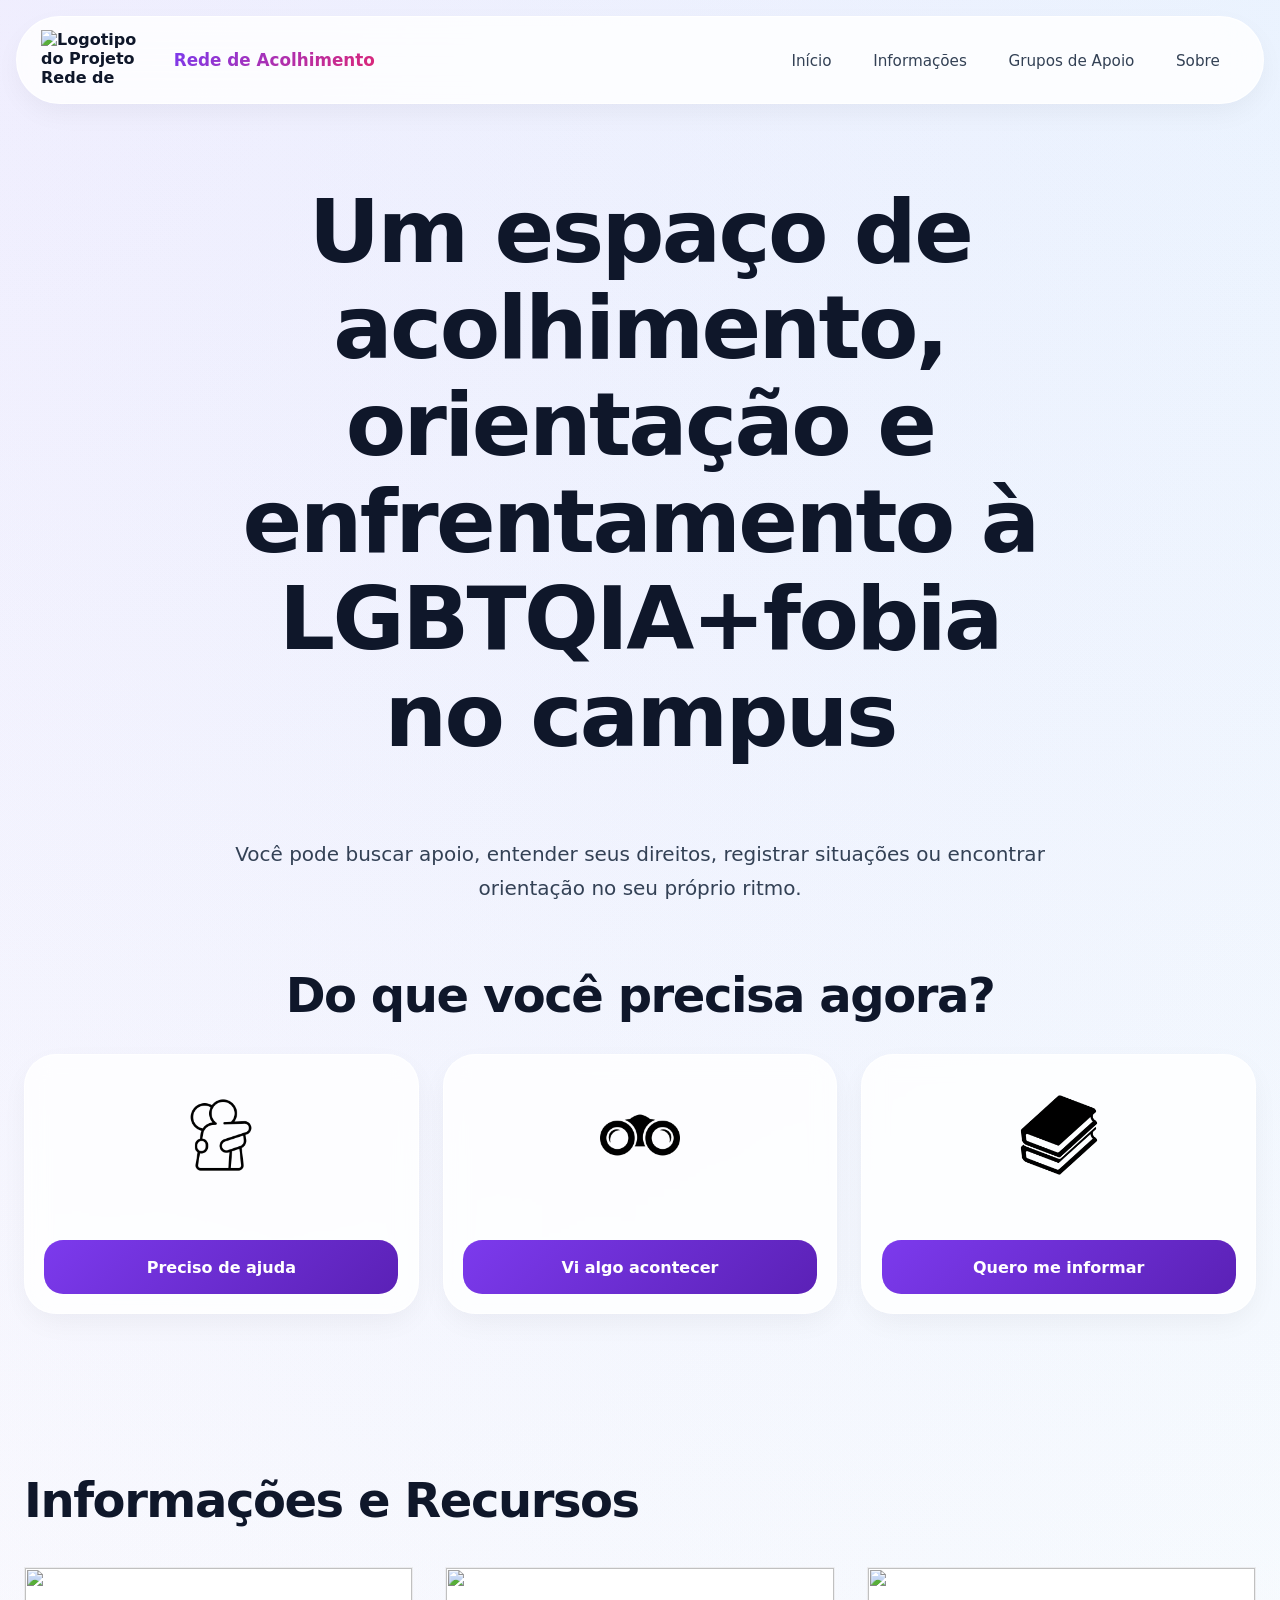
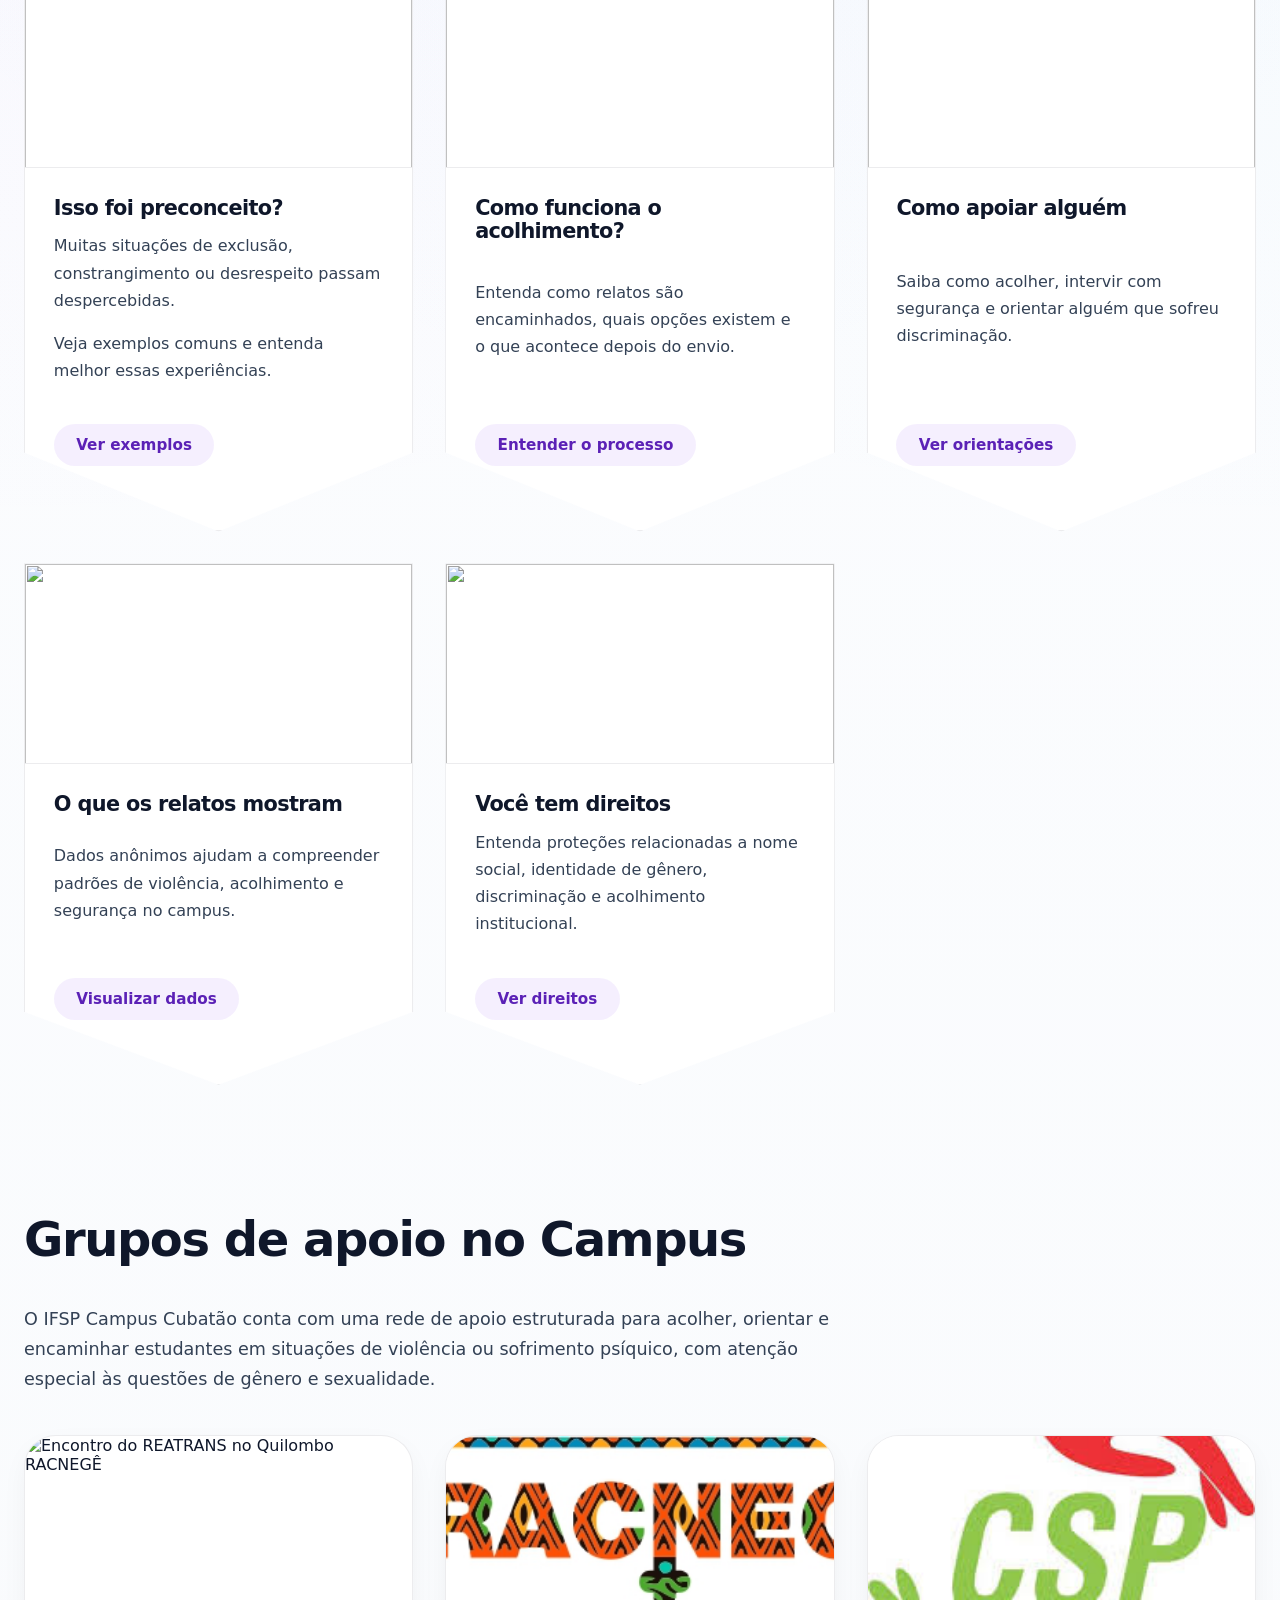
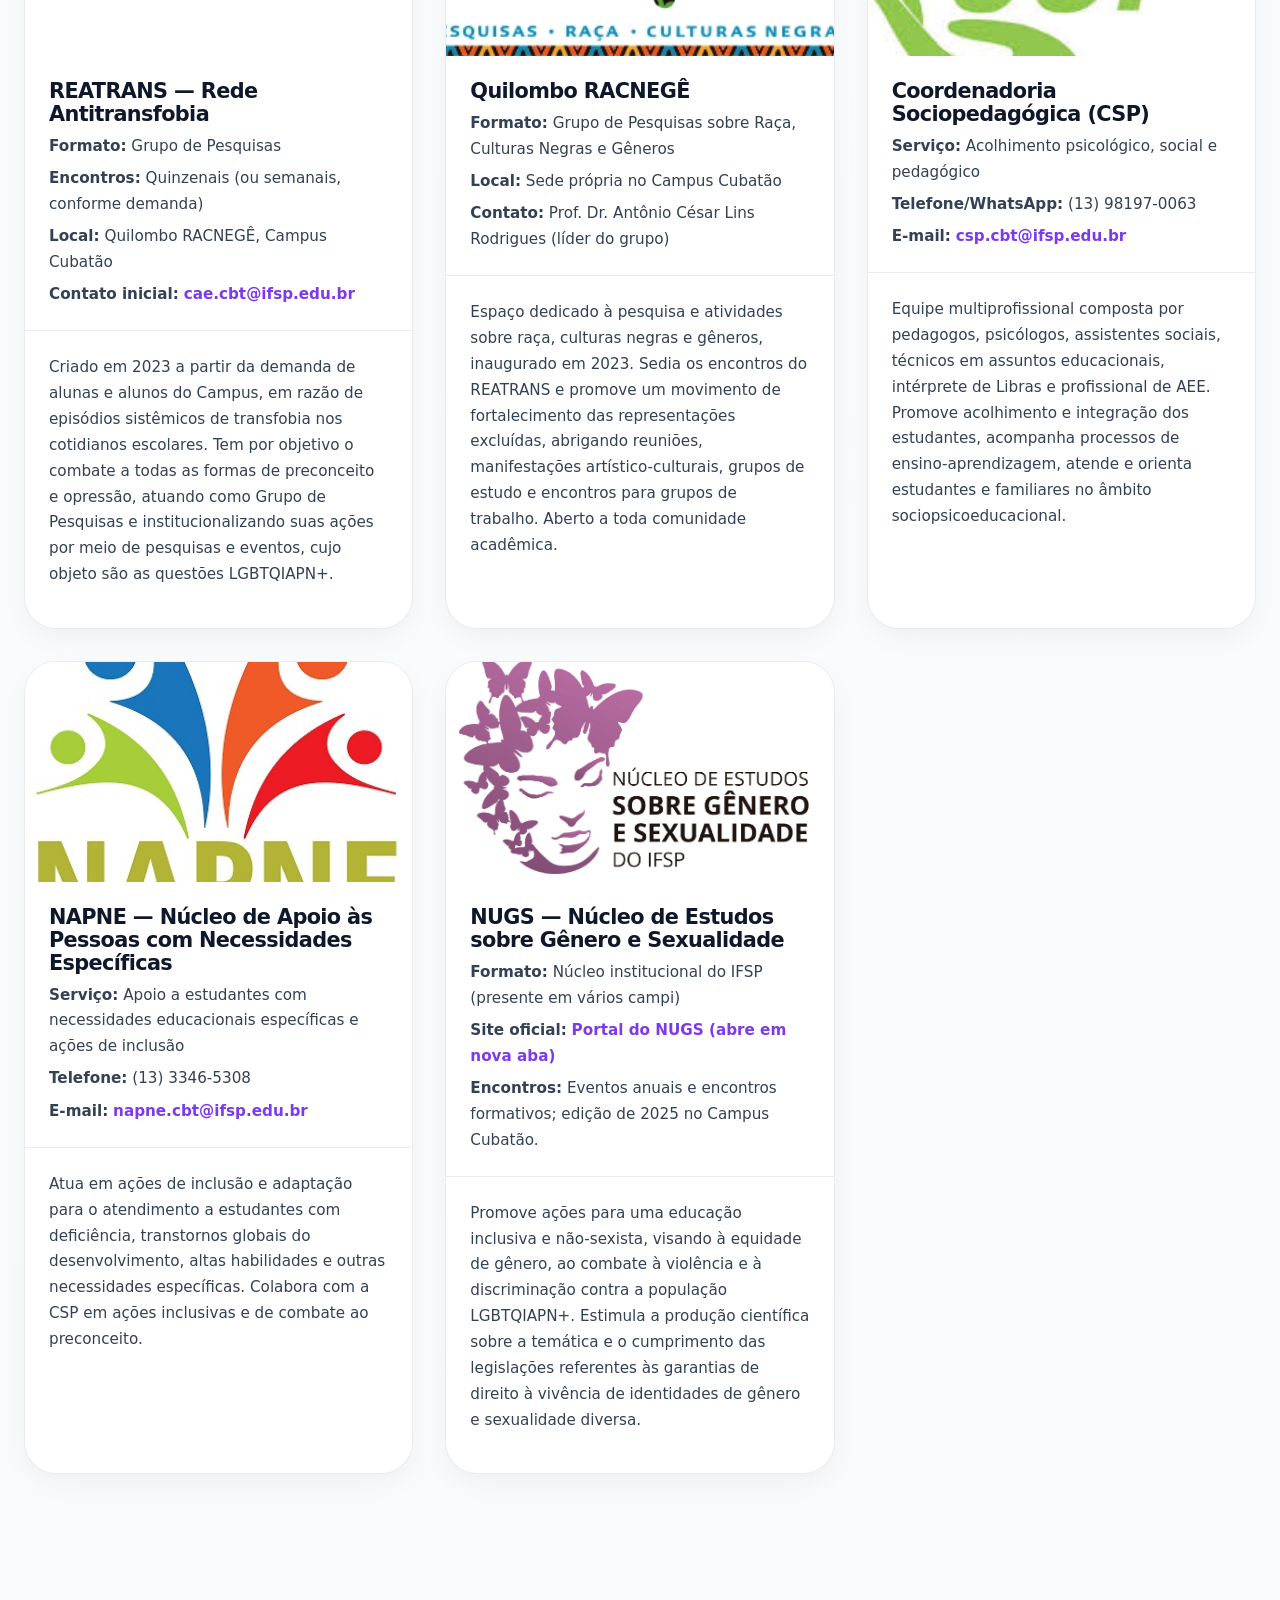
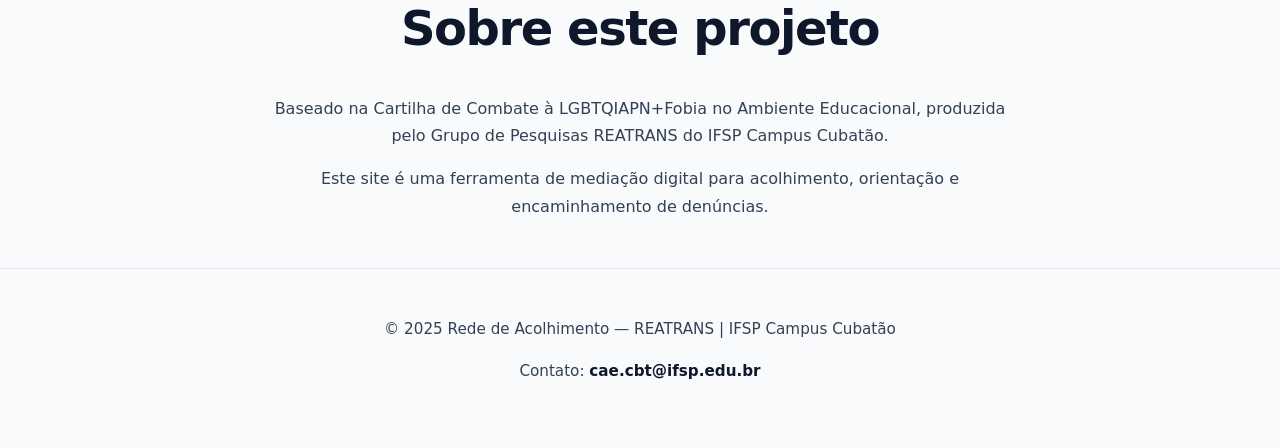
==== index.html @ 2d0114d2 "Primeira versão: wizard declarativo + página inicial" ====
<!DOCTYPE html>
<html lang="pt-BR">

<head>
    <meta charset="UTF-8">
    <meta name="viewport" content="width=device-width, initial-scale=1.0">
    <link rel="stylesheet" href="estilos/principal.css">
    <title>Rede de Acolhimento — REATRANS | IFSP Cubatão</title>
</head>

<body>
    <!-- Link "Pular para conteúdo principal" para usuários de teclado/leitores de tela -->
    <a href="#conteudo-principal" class="pular-navegacao">Pular para o conteúdo principal</a>

    <header>
        <div class="logomarca">
            <a href="/" aria-label="Página inicial da Rede de Acolhimento">
                <img src="logo.png" alt="Logotipo do Projeto Rede de Acolhimento" width="120" height="60">
                <span class="nome-site">Rede de Acolhimento</span>
            </a>
        </div>
        <nav aria-label="Menu principal">
            <ul>
                <li><a href="/">Início</a></li>
                <li><a href="#informacoes">Informações</a></li>
                <li><a href="#grupos">Grupos de Apoio</a></li>
                <li><a href="#sobre">Sobre</a></li>
            </ul>
        </nav>
    </header>

    <main id="conteudo-principal">

        <!-- Seção principal de ação -->
        <section id="acao" aria-labelledby="titulo-acao">
            <h1 id="titulo-acao">Um espaço de acolhimento, orientação e enfrentamento à LGBTQIA+fobia no campus</h1>
            <p class="subtitulo">Você pode buscar apoio, entender seus direitos, registrar situações ou encontrar orientação no seu próprio ritmo.</p>
            <h2 class="pergunta-acao">Do que você precisa agora?</h2>

            <div class="cards-acao">
                <div class="card-acao">
                    <img src="imagens/ajuda.png" alt="">
                    <a href="fluxos/apoio/" class="btn-caminho">Preciso de ajuda</a>
                </div>
                <div class="card-acao">
                    <img src="imagens/vi.png" alt="">
                    <a href="fluxo-testemunha.html" class="btn-caminho">Vi algo acontecer</a>
                </div>
                <div class="card-acao">
                    <img src="imagens/informar.png" alt="">
                    <a href="fluxo-entender.html" class="btn-caminho">Quero me informar</a>
                </div>
            </div>
        </section>

        <!-- Seção de informações (cards) -->
        <section id="informacoes" aria-labelledby="titulo-informacoes">
            <h2 id="titulo-informacoes">Informações e Recursos</h2>

            <div class="cards-info">
                <div class="card-info">
                    <img src="imagens/exemplos.png" alt="">
                    <div class="info-card">
                        <h3>Isso foi preconceito?</h3>
                        <p>Muitas situações de exclusão, constrangimento ou desrespeito passam despercebidas.</p>
                        <p>Veja exemplos comuns e entenda melhor essas experiências.</p>
                        <a href="exemplos.html" class="btn-link">Ver exemplos</a>
                    </div>
                </div>

                <div class="card-info">
                    <img src="imagens/processo.png" alt="">
                    <div class="info-card">
                        <h3>Como funciona o acolhimento?</h3>
                        <p>Entenda como relatos são encaminhados, quais opções existem e o que acontece depois do envio.</p>
                        <a href="processo.html" class="btn-link">Entender o processo</a>
                    </div>
                </div>

                <div class="card-info">
                    <img src="imagens/apoio.png" alt="">
                    <div class="info-card">
                        <h3>Como apoiar alguém</h3>
                        <p>Saiba como acolher, intervir com segurança e orientar alguém que sofreu discriminação.</p>
                        <a href="apoiar.html" class="btn-link">Ver orientações</a>
                    </div>
                </div>

                <div class="card-info">
                    <img src="imagens/dados.png" alt="">
                    <div class="info-card">
                        <h3>O que os relatos mostram</h3>
                        <p>Dados anônimos ajudam a compreender padrões de violência, acolhimento e segurança no campus.</p>
                        <a href="dados.html" class="btn-link">Visualizar dados</a>
                    </div>
                </div>

                <div class="card-info">
                    <img src="imagens/direitos.png" alt="">
                    <div class="info-card">
                        <h3>Você tem direitos</h3>
                        <p>Entenda proteções relacionadas a nome social, identidade de gênero, discriminação e acolhimento institucional.</p>
                        <a href="direitos.html" class="btn-link">Ver direitos</a>
                    </div>
                </div>
            </div>
        </section>

        <!-- Seção de grupos de apoio -->
        <section id="grupos" class="gruposApoio" aria-labelledby="grupos-titulo">
            <h2 id="grupos-titulo">Grupos de apoio no Campus</h2>
            <p class="descricao-secao">
                O IFSP Campus Cubatão conta com uma rede de apoio estruturada para acolher, orientar e encaminhar estudantes em situações de violência ou sofrimento psíquico, com atenção especial às questões de gênero e sexualidade.
            </p>

            <div class="grupos-grid">

                <!-- REATRANS -->
                <article class="grupo-card" aria-labelledby="reatrans-nome">
                    <div class="grupo-header">
                        <img src="imagens/reatrans.jpg" alt="Encontro do REATRANS no Quilombo RACNEGÊ">
                        <h3 id="reatrans-nome">REATRANS — Rede Antitransfobia</h3>
                    </div>
                    <div class="grupo-corpo">
                        <p><strong>Formato:</strong> Grupo de Pesquisas</p>
                        <p><strong>Encontros:</strong> Quinzenais (ou semanais, conforme demanda)</p>
                        <p><strong>Local:</strong> Quilombo RACNEGÊ, Campus Cubatão</p>
                        <p><strong>Contato inicial:</strong> <a href="mailto:cae.cbt@ifsp.edu.br">cae.cbt@ifsp.edu.br</a></p>
                    </div>
                    <div class="grupo-descricao">
                        <p>
                            Criado em 2023 a partir da demanda de alunas e alunos do Campus, em razão de episódios sistêmicos de transfobia nos cotidianos escolares. Tem por objetivo o combate a todas as formas de preconceito e opressão, atuando como Grupo de Pesquisas e institucionalizando suas ações por meio de pesquisas e eventos, cujo objeto são as questões LGBTQIAPN+.
                        </p>
                    </div>
                </article>

                <!-- Quilombo RACNEGÊ -->
                <article class="grupo-card" aria-labelledby="racnege-nome">
                    <div class="grupo-header">
                        <img src="imagens/racnege.jpg" alt="Fachada do Quilombo RACNEGÊ no campus">
                        <h3 id="racnege-nome">Quilombo RACNEGÊ</h3>
                    </div>
                    <div class="grupo-corpo">
                        <p><strong>Formato:</strong> Grupo de Pesquisas sobre Raça, Culturas Negras e Gêneros</p>
                        <p><strong>Local:</strong> Sede própria no Campus Cubatão</p>
                        <p><strong>Contato:</strong> Prof. Dr. Antônio César Lins Rodrigues (líder do grupo)</p>
                    </div>
                    <div class="grupo-descricao">
                        <p>
                            Espaço dedicado à pesquisa e atividades sobre raça, culturas negras e gêneros, inaugurado em 2023. Sedia os encontros do REATRANS e promove um movimento de fortalecimento das representações excluídas, abrigando reuniões, manifestações artístico-culturais, grupos de estudo e encontros para grupos de trabalho. Aberto a toda comunidade acadêmica.
                        </p>
                    </div>
                </article>

                <!-- CSP -->
                <article class="grupo-card" aria-labelledby="csp-nome">
                    <div class="grupo-header">
                        <img src="imagens/csp.jpg" alt="Equipe da CSP em atendimento">
                        <h3 id="csp-nome">Coordenadoria Sociopedagógica (CSP)</h3>
                    </div>
                    <div class="grupo-corpo">
                        <p><strong>Serviço:</strong> Acolhimento psicológico, social e pedagógico</p>
                        <p><strong>Telefone/WhatsApp:</strong> (13) 98197-0063</p>
                        <p><strong>E-mail:</strong> <a href="mailto:csp.cbt@ifsp.edu.br">csp.cbt@ifsp.edu.br</a></p>
                    </div>
                    <div class="grupo-descricao">
                        <p>
                            Equipe multiprofissional composta por pedagogos, psicólogos, assistentes sociais, técnicos em assuntos educacionais, intérprete de Libras e profissional de AEE. Promove acolhimento e integração dos estudantes, acompanha processos de ensino-aprendizagem, atende e orienta estudantes e familiares no âmbito sociopsicoeducacional.
                        </p>
                    </div>
                </article>

                <!-- NAPNE -->
                <article class="grupo-card" aria-labelledby="napne-nome">
                    <div class="grupo-header">
                        <img src="imagens/napne.jpg" alt="Logotipo do NAPNE">
                        <h3 id="napne-nome">NAPNE — Núcleo de Apoio às Pessoas com Necessidades Específicas</h3>
                    </div>
                    <div class="grupo-corpo">
                        <p><strong>Serviço:</strong> Apoio a estudantes com necessidades educacionais específicas e ações de inclusão</p>
                        <p><strong>Telefone:</strong> (13) 3346-5308</p>
                        <p><strong>E-mail:</strong> <a href="mailto:napne.cbt@ifsp.edu.br">napne.cbt@ifsp.edu.br</a></p>
                    </div>
                    <div class="grupo-descricao">
                        <p>
                            Atua em ações de inclusão e adaptação para o atendimento a estudantes com deficiência, transtornos globais do desenvolvimento, altas habilidades e outras necessidades específicas. Colabora com a CSP em ações inclusivas e de combate ao preconceito.
                        </p>
                    </div>
                </article>

                <!-- NUGS -->
                <article class="grupo-card" aria-labelledby="nugs-nome">
                    <div class="grupo-header">
                        <img src="imagens/nugs.jpg" alt="Encontro do NUGS em evento">
                        <h3 id="nugs-nome">NUGS — Núcleo de Estudos sobre Gênero e Sexualidade</h3>
                    </div>
                    <div class="grupo-corpo">
                        <p><strong>Formato:</strong> Núcleo institucional do IFSP (presente em vários campi)</p>
                        <p><strong>Site oficial:</strong> <a href="https://www.ifsp.edu.br/index.php/acoes-e-programas/106-reitoria/conselhos-e-nucleos/311-nugs-bemditaleessaaqui-png" target="_blank" rel="noopener noreferrer">Portal do NUGS<span class="sr-only"> (abre em nova aba)</span></a></p>
                        <p><strong>Encontros:</strong> Eventos anuais e encontros formativos; edição de 2025 no Campus Cubatão.</p>
                    </div>
                    <div class="grupo-descricao">
                        <p>
                            Promove ações para uma educação inclusiva e não-sexista, visando à equidade de gênero, ao combate à violência e à discriminação contra a população LGBTQIAPN+. Estimula a produção científica sobre a temática e o cumprimento das legislações referentes às garantias de direito à vivência de identidades de gênero e sexualidade diversa.
                        </p>
                    </div>
                </article>
            </div>
        </section>

        <!-- Seção Sobre -->
        <section id="sobre" aria-labelledby="sobre-titulo">
            <h2 id="sobre-titulo">Sobre este projeto</h2>
            <p>Baseado na Cartilha de Combate à LGBTQIAPN+Fobia no Ambiente Educacional, produzida pelo Grupo de Pesquisas REATRANS do IFSP Campus Cubatão.</p>
            <p>Este site é uma ferramenta de mediação digital para acolhimento, orientação e encaminhamento de denúncias.</p>
        </section>

    </main>

    <footer>
        <p>&copy; 2025 Rede de Acolhimento — REATRANS | IFSP Campus Cubatão</p>
        <p>Contato: <a href="mailto:cae.cbt@ifsp.edu.br">cae.cbt@ifsp.edu.br</a></p>
    </footer>

    <!-- Script do botão de saída rápida -->
    <script src="js/sair-rapido.js"></script>
</body>

</html>
---- estilos/principal.css ----
/* =========================================================
   REDE DE ACOLHIMENTO — VISUAL CONTEMPORÂNEO PREMIUM
   Referências:
   - Apple Human Interface (SF Pro / Inter)
   - Glassmorphism Funcional (focado em legibilidade)
   - Plataformas de Acolhimento
   - Identidade visual de alto contraste e acessibilidade
========================================================= */

/* =========================
   RESET E VARIÁVEIS
========================= */
*,
*::before,
*::after {
    box-sizing: border-box;
}

:root {
    /* Fundo geral da página */
    --bg: #f5f7fb;
    
    /* Superfícies */
    --surface-glass: rgba(255, 255, 255, 0.82); /* Para elementos flutuantes (header/hero) */
    --surface-solid: #ffffff; /* Fundo absoluto para cards de texto puro (Contraste WCAG) */

    /* Texto */
    --text: #0f172a;
    --text-soft: #334155; /* Escurecido para otimização de contraste absoluta */

    /* Cores Premium */
    --primary: #7c3aed;
    --primary-soft: #a78bfa;
    --primary-hover: #5b21b6; /* Roxo profundo para links e foco */
    
    /* Contraste de navegação por teclado */
    --focus-ring: #fb923c; 

    /* Interface e Sombras */
    --border-glass: rgba(255, 255, 255, 0.8);
    --border-subtle: rgba(15, 23, 42, 0.08);
    --shadow-base: 0 10px 30px -5px rgba(15, 23, 42, 0.06);
    --shadow-hover: 0 20px 40px -10px rgba(124, 58, 237, 0.15);

    --radius-md: 1.2rem;
    --radius-lg: 2rem;
    --container: 1280px;

    --transition: 300ms cubic-bezier(0.16, 1, 0.3, 1);

    --font: 'Inter', system-ui, -apple-system, BlinkMacSystemFont, sans-serif;
}

a:focus-visible,
button:focus-visible,
input:focus-visible,
select:focus-visible,
textarea:focus-visible {
    outline: 3px solid var(--focus-ring);
    outline-offset: 4px;
}

/* =========================
   BASE E ESTRUTURA
========================= */
html {
    scroll-behavior: smooth;
}

body {
    margin: 0;
    font-family: var(--font);
    color: var(--text);
    background:
        radial-gradient(circle at 0% 0%, rgba(168, 85, 247, 0.08), transparent 40%),
        radial-gradient(circle at 100% 0%, rgba(56, 189, 248, 0.08), transparent 40%),
        linear-gradient(180deg, #fcfdff 0%, #f8fafc 100%);
    min-height: 100vh;
    display: flex;
    flex-direction: column;
    -webkit-font-smoothing: antialiased;
    text-rendering: optimizeLegibility;
}

img {
    display: block;
    max-width: 100%;
    height: auto;
}

section {
    padding-inline: 1.5rem;
    scroll-margin-top: 120px; 
}

main {
    flex-grow: 1;
    overflow: hidden;
}

a {
    color: inherit;
    text-decoration: none;
}

h1, h2, h3 {
    margin-top: 0;
    letter-spacing: -0.03em;
    line-height: 1.1;
    font-weight: 700;
}

h1 {
    font-size: clamp(2.5rem, 7vw, 5.5rem);
    max-width: 14ch;
    margin-inline: auto;
}

h2 {
    font-size: clamp(1.8rem, 4vw, 3rem);
}

h3 {
    font-size: 1.3rem;
    color: var(--text);
}

p {
    line-height: 1.7;
    color: var(--text-soft);
    margin-top: 0;
    margin-bottom: 1rem;
}

/* =========================
   ACESSIBILIDADE (WCAG)
========================= */
.pular-navegacao {
    position: absolute;
    top: -100px;
    left: 1rem;
    background: var(--text);
    color: #ffffff;
    padding: 0.8rem 1.5rem;
    border-radius: var(--radius-md);
    font-weight: 600;
    z-index: 9999;
    transition: top 0.2s ease;
}

.pular-navegacao:focus {
    top: 1rem;
}

a:focus-visible,
button:focus-visible {
    outline: 3px solid var(--focus-ring);
    outline-offset: 4px;
}

/* =========================
   HEADER E NAVEGAÇÃO
========================= */
header {
    position: sticky;
    top: 1rem;
    z-index: 1000;
    width: min(100% - 2rem, 1400px);
    margin-inline: auto;
    display: flex;
    align-items: center;
    justify-content: space-between;
    padding: 0.8rem 1.5rem;
    border-radius: 999px;
    background: var(--surface-glass);
    backdrop-filter: blur(20px);
    -webkit-backdrop-filter: blur(20px);
    border: 1px solid var(--border-glass);
    box-shadow: var(--shadow-base);
    transition: all var(--transition);
}

.logomarca a {
    display: flex;
    align-items: center;
    gap: 0.8rem;
    font-weight: 700;
}

.nome-site {
    font-size: 1.05rem;
    background: linear-gradient(135deg, var(--primary), #db2777);
    -webkit-background-clip: text;
    -webkit-text-fill-color: transparent;
}

nav ul {
    display: flex;
    align-items: center;
    gap: 0.2rem;
    list-style: none;
    margin: 0;
    padding: 0;
}

nav a {
    padding: 0.6rem 1.2rem;
    border-radius: 999px;
    color: var(--text-soft);
    font-weight: 500;
    font-size: 0.95rem;
    transition: background var(--transition), color var(--transition);
}

nav a:hover {
    background: rgba(124, 58, 237, 0.08);
    color: var(--primary);
}

/* =========================
   HERO SECTION
========================= */
#acao {
    width: min(100%, var(--container));
    margin-inline: auto;
    padding-top: 6rem;
    padding-bottom: 6rem;
    text-align: center;
}

.subtitulo {
    font-size: clamp(1.1rem, 2vw, 1.25rem);
    max-width: 65ch;
    margin: 1.5rem auto 0;
}

.pergunta-acao {
    margin-top: 4rem;
    margin-bottom: 2rem;
    color: var(--text);
}

/* Cards Hero */
.cards-acao {
    display: grid;
    grid-template-columns: repeat(auto-fit, minmax(280px, 1fr));
    gap: 1.5rem;
}

.card-acao {
    position: relative;
    overflow: hidden;
    min-height: 260px;
    border-radius: var(--radius-lg);
    background: var(--surface-glass);
    backdrop-filter: blur(12px);
    -webkit-backdrop-filter: blur(12px);
    border: 1px solid var(--border-glass);
    box-shadow: var(--shadow-base);
    transition: transform var(--transition), box-shadow var(--transition);
}

.card-acao:hover {
    transform: translateY(-6px);
    box-shadow: var(--shadow-hover);
}

.card-acao img {
    width: 80px;
    height: 80px;
    object-fit: contain;
    margin: 2.5rem auto 1.5rem;
    transition: transform var(--transition);
}

.card-acao:hover img {
    transform: scale(1.08);
}

.btn-caminho {
    position: absolute;
    inset: auto 1.2rem 1.2rem 1.2rem;
    display: flex;
    align-items: center;
    justify-content: center;
    min-height: 54px;
    border-radius: var(--radius-md);
    font-weight: 600;
    color: white;
    background: linear-gradient(135deg, var(--primary), var(--primary-hover));
    transition: opacity var(--transition);
}

.card-acao:hover .btn-caminho {
    opacity: 0.95;
}

/* =========================
   SEÇÕES GERAIS
========================= */
#informacoes,
#grupos {
    width: min(100%, var(--container));
    margin-inline: auto;
    padding-top: 4rem;
    padding-bottom: 4rem;
}

/* =========================
   CARDS INFORMAÇÃO (BANDEIRA)
========================= */
.cards-info {
    display: grid;
    grid-template-columns: repeat(auto-fit, minmax(300px, 1fr));
    gap: 2rem;
    margin-top: 2.5rem;
}

.card-info {
    position: relative;
    background: var(--surface-solid); /* Fundo 100% opaco estabiliza o contraste */
    border: 1px solid var(--border-subtle);
    box-shadow: var(--shadow-base);
    transition: transform var(--transition), box-shadow var(--transition);
    clip-path: polygon(0 0, 100% 0, 100% 86%, 50% 100%, 0 86%);
    display: flex;
    flex-direction: column;
}

.card-info:hover {
    transform: translateY(-6px);
    box-shadow: var(--shadow-hover);
}

.card-info img {
    width: 100%;
    height: 200px;
    object-fit: cover;
    border-bottom: 1px solid var(--border-subtle);
}

.info-card {
    padding: 1.8rem 1.8rem 4rem;
    flex-grow: 1;
    display: flex;
    flex-direction: column;
    justify-content: space-between;
    align-items: flex-start;
}

.info-card h3 {
    margin-bottom: 0.8rem;
    width: 100%;
}

.btn-link {
    display: inline-flex;
    align-items: center;
    justify-content: center;
    margin-top: 1.5rem;
    padding: 0.75rem 1.4rem;
    border-radius: 999px;
    background: rgba(124, 58, 237, 0.08);
    color: var(--primary-hover); /* Tom mais escuro para destaque no fundo branco */
    font-weight: 650;
    font-size: 0.95rem;
    transition: background var(--transition), transform var(--transition);
}

.btn-link:hover {
    background: rgba(124, 58, 237, 0.14);
    transform: translateX(4px);
}

/* =========================
   GRUPOS DE APOIO
========================= */
.descricao-secao {
    max-width: 75ch;
    font-size: 1.1rem;
}

.grupos-grid {
    display: grid;
    grid-template-columns: repeat(auto-fit, minmax(320px, 1fr));
    gap: 2rem;
    margin-top: 2.5rem;
}

.grupo-card {
    border-radius: var(--radius-lg);
    background: var(--surface-solid); /* Uniformizado com a seção de Informações */
    border: 1px solid var(--border-subtle);
    box-shadow: var(--shadow-base);
    overflow: hidden;
    transition: transform var(--transition), box-shadow var(--transition);
    display: flex;
    flex-direction: column;
}

.grupo-card:hover {
    transform: translateY(-6px);
    box-shadow: var(--shadow-hover);
}

.grupo-header img {
    width: 100%;
    height: 220px;
    object-fit: cover;
}

.grupo-header h3 {
    padding: 1.5rem 1.5rem 0.5rem;
    margin: 0;
    color: var(--text);
}

.grupo-corpo {
    padding: 0 1.5rem 1rem;
    font-size: 0.95rem;
    border-bottom: 1px solid var(--border-subtle);
}

.grupo-corpo p {
    margin-bottom: 0.4rem;
}

.grupo-descricao {
    padding: 1.5rem;
    font-size: 0.95rem;
    flex-grow: 1;
}

.grupo-card a {
    color: var(--primary);
    font-weight: 600;
    transition: color var(--transition);
}

.grupo-card a:hover {
    color: var(--primary-hover);
}

/* =========================
   SOBRE E FOOTER
========================= */
#sobre {
    width: min(100%, 800px);
    margin-inline: auto;
    padding-top: 4rem;
    padding-bottom: 2rem;
    text-align: center;
}

footer {
    margin-top: auto;
    padding: 3rem 1.5rem;
    text-align: center;
    border-top: 1px solid var(--border-subtle);
    font-size: 0.95rem;
    color: var(--text-soft);
}

footer a {
    font-weight: 600;
    color: var(--text);
}

footer a:hover {
    color: var(--primary);
}

/* =========================
   RESPONSIVIDADE (MOBILE)
========================= */
@media (max-width: 980px) {
    header {
        width: calc(100% - 2rem);
        border-radius: var(--radius-md);
        flex-direction: column;
        align-items: center; /* ← centraliza */
        gap: 0.8rem;
        padding: 1rem;
    }

    nav ul {
        justify-content: center;
        flex-wrap: wrap;
    }
}

@media (max-width: 700px) {
    section {
        padding-inline: 1rem;
        scroll-margin-top: 160px;
    }

    #acao {
        padding-top: 3rem;
        padding-bottom: 3rem;
    }

    .card-info {
        clip-path: polygon(0 0, 100% 0, 100% 90%, 50% 100%, 0 90%);
    }

    .info-card {
        padding: 1.5rem 1.5rem 3.5rem;
    }

    .grupo-header img {
        height: 180px;
    }
}

::placeholder {
    color: #475569; /* um tom mais escuro que --text-soft para garantir WCAG AA */
    opacity: 1;
}

/* =========================
   REDUÇÃO DE MOVIMENTO
========================= */
@media (prefers-reduced-motion: reduce) {
    *, *::before, *::after {
        animation: none !important;
        transition: none !important;
        scroll-behavior: auto !important;
    }
}

/* =========================
   WIZARD — FORMULÁRIO MULTIETAPAS
========================= */

#wizard-container {
    width: min(100%, 720px);
    margin: 3rem auto;
    padding: 2.5rem 2rem;
    background: var(--surface-solid);
    border: 1px solid var(--border-subtle);
    border-radius: var(--radius-lg);
    box-shadow: var(--shadow-base);
}

/* Título da tela — centralizado */
#wizard-container h1 {
    font-size: 1.6rem;
    text-align: center;
    margin-bottom: 1.5rem;
    color: var(--text);
    letter-spacing: -0.01em;
    line-height: 1.3;
    max-width: none;
    margin-inline: auto;
}

/* Parágrafo */
#wizard-container p {
    color: var(--text-soft);
    line-height: 1.7;
    margin-bottom: 1rem;
}

/* Pergunta destacada */
.pergunta-destaque {
    font-size: 1.15rem;
    font-weight: 650;
    color: var(--text);
    margin: 1.5rem 0 0.75rem;
}

/* Alerta */
.alerta {
    background: rgba(251, 146, 60, 0.1);
    border-left: 4px solid var(--focus-ring);
    padding: 1rem 1.25rem;
    border-radius: 0 var(--radius-md) var(--radius-md) 0;
    margin: 1.5rem 0;
    color: var(--text);
    font-weight: 500;
}

/* Separador */
#wizard-container hr {
    border: none;
    border-top: 1px solid var(--border-subtle);
    margin: 1.5rem 0;
}

/* Lista de opções (botões de navegação) */
.opcoes-lista {
    list-style: none;
    padding: 0;
    margin: 2rem 0 0;
    display: flex;
    flex-direction: column;
    gap: 0.75rem;
}

.opcoes-lista li {
    margin: 0;
}

/* Botões do wizard — isolados com #wizard-container */
#wizard-container button {
    display: flex;
    align-items: center;
    justify-content: center;
    width: 100%;
    min-height: 54px;
    padding: 0.75rem 1.5rem;
    border: none;
    border-radius: var(--radius-md);
    font-family: var(--font);
    font-size: 1rem;
    font-weight: 600;
    cursor: pointer;
    background: linear-gradient(135deg, var(--primary), var(--primary-hover));
    color: #fff;
    transition: opacity var(--transition), transform var(--transition);
}

#wizard-container button:hover {
    opacity: 0.92;
    transform: translateY(-1px);
}

#wizard-container button:active {
    transform: translateY(0);
}

/* Botão Voltar (fixo no topo, alinhado à esquerda, pequeno) */
#btn-voltar {
    display: inline-flex;
    align-items: center;
    width: auto;
    min-height: auto;
    margin-bottom: 1.25rem;
    padding: 0.4rem 1rem;
    background: transparent;
    color: var(--text-soft);
    border: 1px solid var(--border-subtle);
    border-radius: 999px;
    font-weight: 500;
    font-size: 0.85rem;
    transition: background var(--transition), color var(--transition);
    align-self: flex-start;
}

#btn-voltar:hover {
    background: rgba(124, 58, 237, 0.08);
    color: var(--primary);
}

/* Links externos (visual de botão) */
.acao-externa {
    display: flex;
    align-items: center;
    justify-content: center;
    width: 100%;
    min-height: 54px;
    padding: 0.75rem 1.5rem;
    border-radius: var(--radius-md);
    font-family: var(--font);
    font-size: 1rem;
    font-weight: 600;
    text-decoration: none;
    background: linear-gradient(135deg, var(--primary), var(--primary-hover));
    color: #fff;
    transition: opacity var(--transition), transform var(--transition);
}

.acao-externa:hover {
    opacity: 0.92;
    transform: translateY(-1px);
}

/* Botão Submit (formulário) */
.botao-submit {
    margin-top: 2rem;
}

/* ===== CAMPOS DE FORMULÁRIO ===== */

.campo-formulario {
    margin-bottom: 1.5rem;
}

.campo-formulario label {
    display: block;
    margin-bottom: 0.4rem;
    font-weight: 600;
    font-size: 0.95rem;
    color: var(--text);
}

.campo-opcional {
    font-weight: 400;
    font-size: 0.85rem;
    color: var(--text-soft);
}

.campo-formulario input[type="text"],
.campo-formulario input[type="email"],
.campo-formulario textarea,
.campo-formulario select {
    width: 100%;
    padding: 0.75rem 1rem;
    border: 1px solid var(--border-subtle);
    border-radius: var(--radius-md);
    font-family: var(--font);
    font-size: 1rem;
    color: var(--text);
    background: #fff;
    transition: border-color var(--transition), box-shadow var(--transition);
}

.campo-formulario input:focus,
.campo-formulario textarea:focus,
.campo-formulario select:focus {
    border-color: var(--primary);
    box-shadow: 0 0 0 3px rgba(124, 58, 237, 0.15);
    outline: none;
}

.campo-formulario textarea {
    resize: vertical;
    min-height: 120px;
}

/* Fieldset (para radio buttons) */
.campo-formulario fieldset {
    border: 1px solid var(--border-subtle);
    border-radius: var(--radius-md);
    padding: 1.25rem;
}

.campo-formulario legend {
    font-weight: 600;
    font-size: 0.95rem;
    color: var(--text);
    padding: 0 0.5rem;
}

/* Radio options */
.radio-options {
    display: flex;
    flex-direction: column;
    gap: 0.75rem;
    margin-top: 0.75rem;
}

.radio-option {
    display: flex;
    align-items: center;
    gap: 0.6rem;
}

.radio-option input[type="radio"] {
    width: 1.2rem;
    height: 1.2rem;
    accent-color: var(--primary);
}

.radio-option label {
    margin-bottom: 0;
    font-weight: 400;
}

/* Upload de arquivo */
.file-info {
    font-size: 0.85rem;
    color: var(--text-soft);
    margin-bottom: 0.5rem;
}

.file-list {
    list-style: none;
    padding: 0;
    margin-top: 0.5rem;
    font-size: 0.9rem;
}

.file-list li {
    padding: 0.3rem 0;
    border-bottom: 1px solid var(--border-subtle);
}

/* Resumo do relato */
.relato-texto {
    margin: 1.5rem 0;
}

.relato-texto h2 {
    font-size: 1.2rem;
    margin-bottom: 1rem;
    text-align: left;
}

.relato-texto pre {
    background: #f8fafc;
    border: 1px solid var(--border-subtle);
    border-radius: var(--radius-md);
    padding: 1.5rem;
    font-family: var(--font);
    font-size: 0.95rem;
    line-height: 1.7;
    color: var(--text);
    white-space: pre-wrap;
}

/* ===== VALIDAÇÃO E ERROS ===== */

.campo-invalido {
    border-color: #dc2626 !important;
    box-shadow: 0 0 0 3px rgba(220, 38, 38, 0.15) !important;
}

.campo-erro {
    display: block;
    margin-top: 0.35rem;
    font-size: 0.85rem;
    color: #dc2626;
    font-weight: 500;
}

.campo-erro[hidden] {
    display: none;
}

fieldset.campo-invalido {
    border-color: #dc2626 !important;
}

/* Feedback (mensagem temporária) */
.feedback-mensagem {
    position: fixed;
    bottom: 1.5rem;
    left: 50%;
    transform: translateX(-50%);
    background: var(--text);
    color: #fff;
    padding: 0.75rem 1.5rem;
    border-radius: 999px;
    font-size: 0.9rem;
    font-weight: 500;
    z-index: 1000;
    box-shadow: var(--shadow-media);
}

/* ===== WIZARD FORM ===== */

.wizard-form {
    display: flex;
    flex-direction: column;
}

/* ===== RESPONSIVO ===== */

@media (max-width: 700px) {
    #wizard-container {
        margin: 1.5rem auto;
        padding: 1.5rem 1.25rem;
    }
}
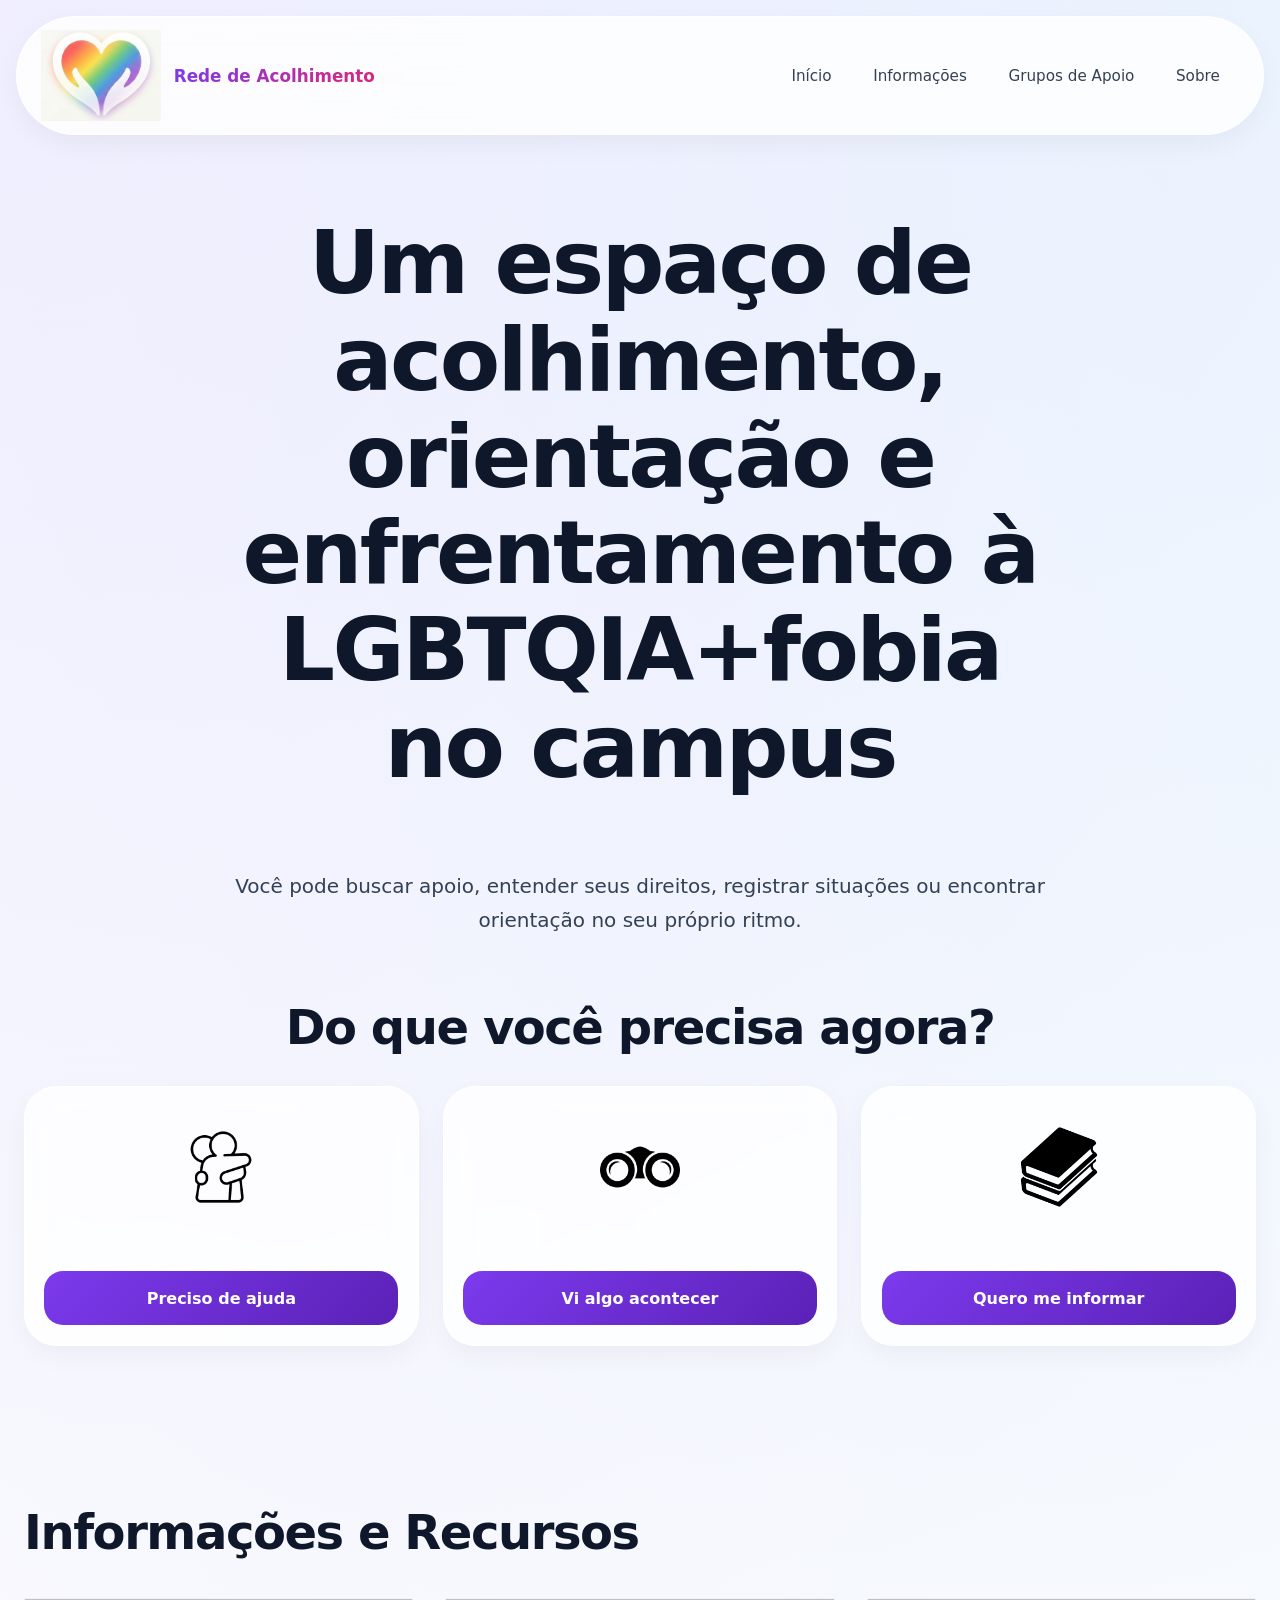
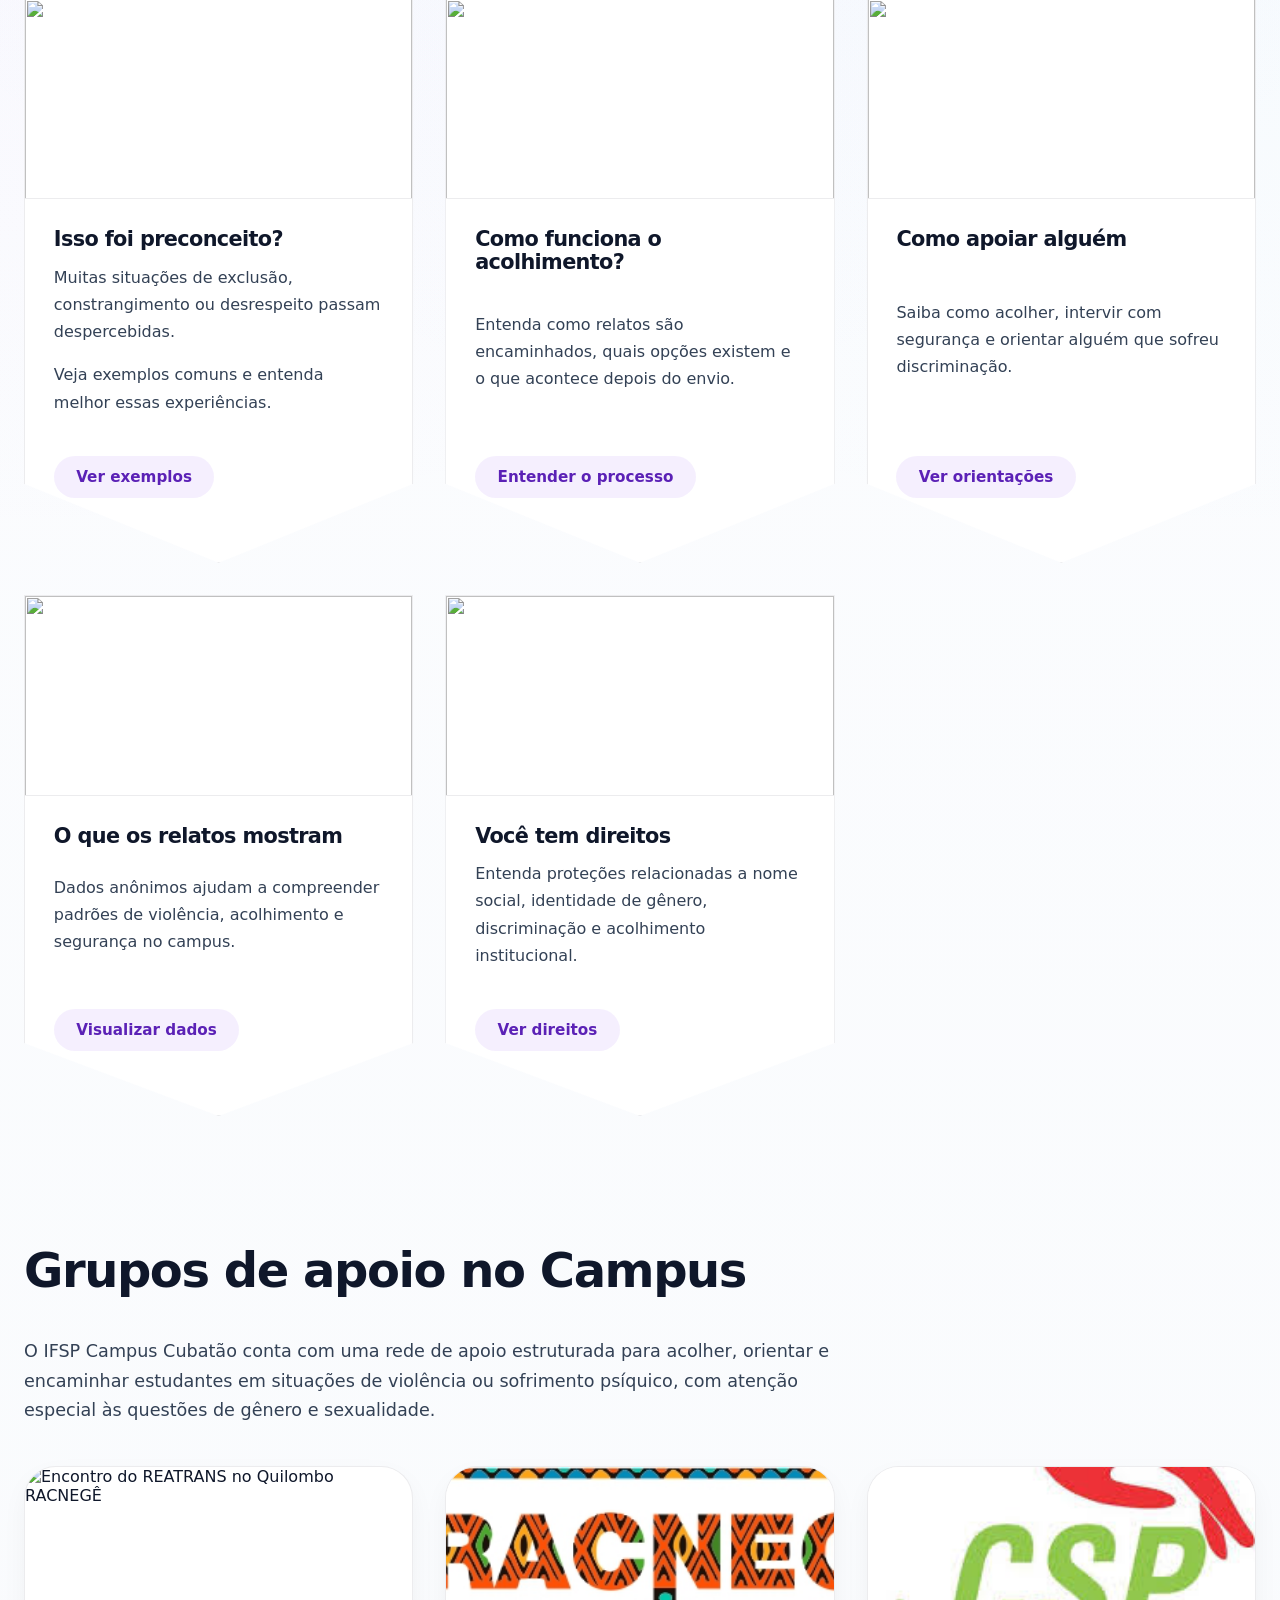
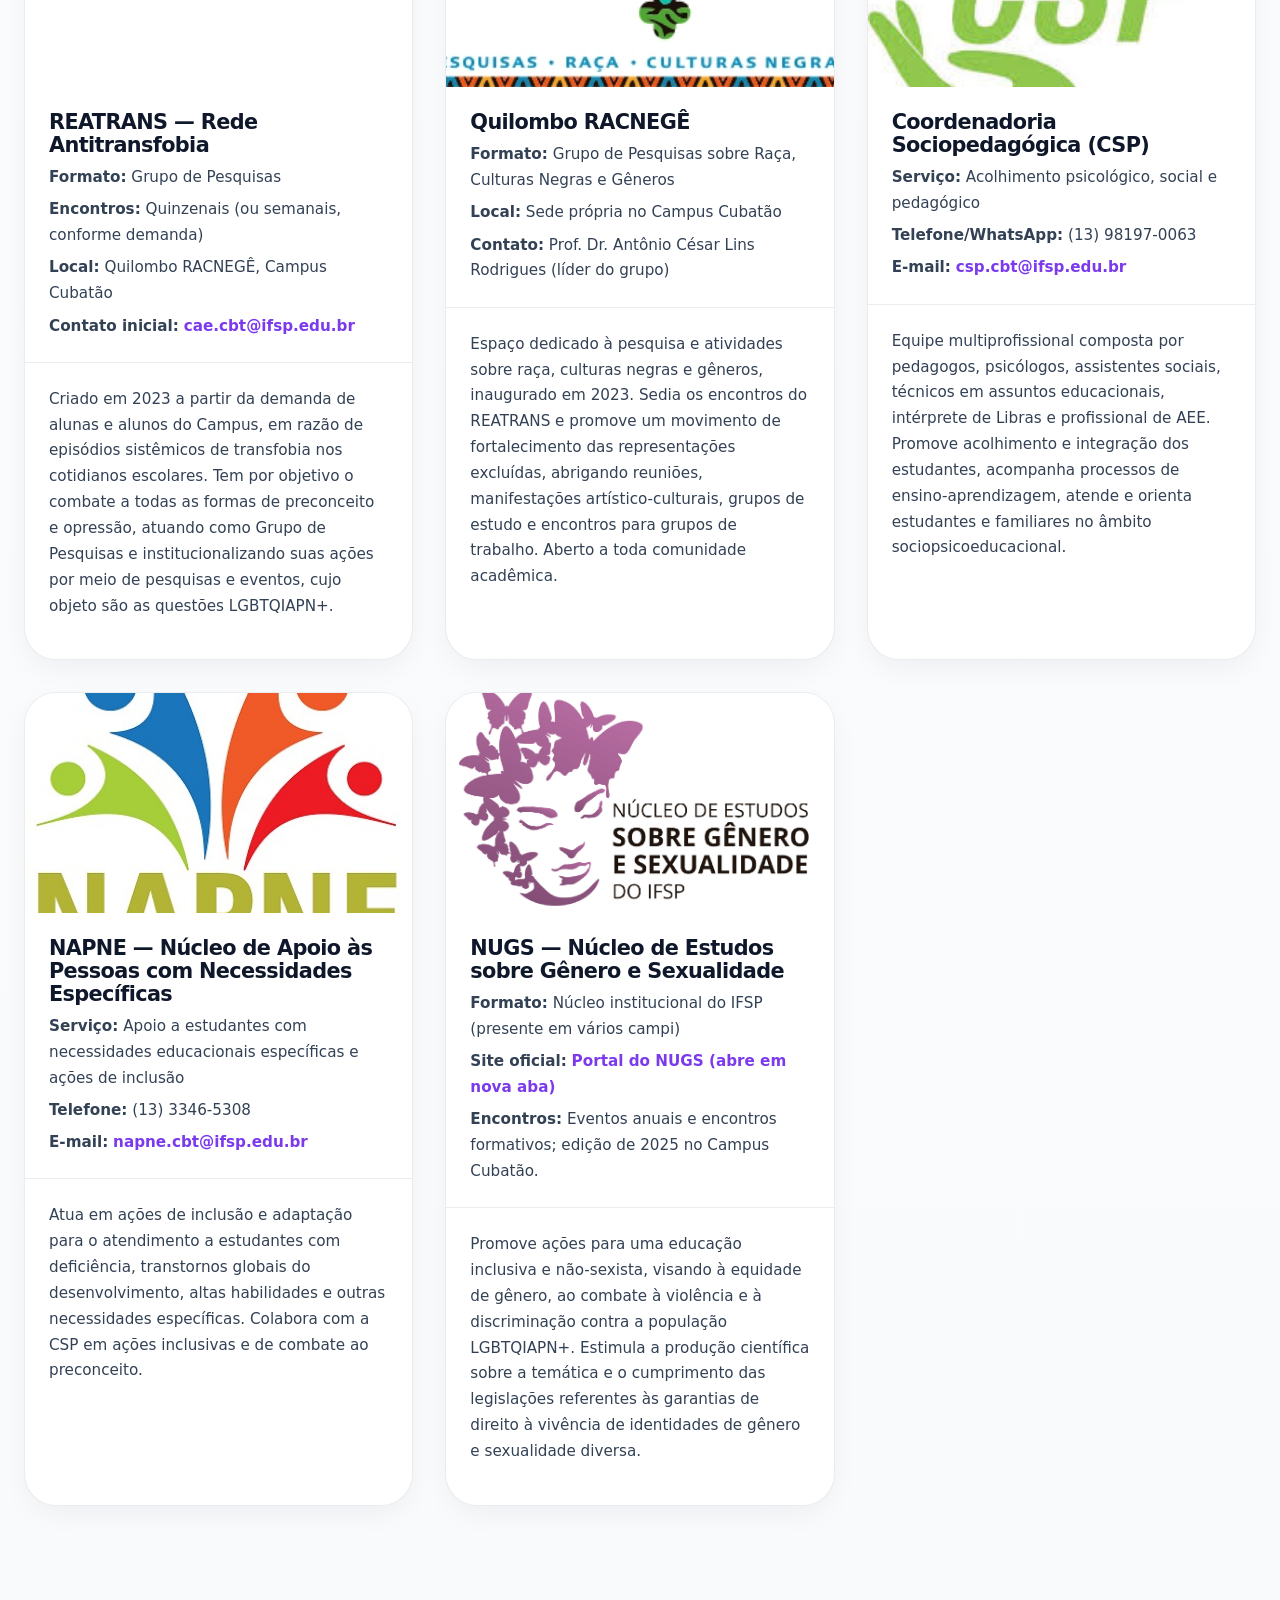
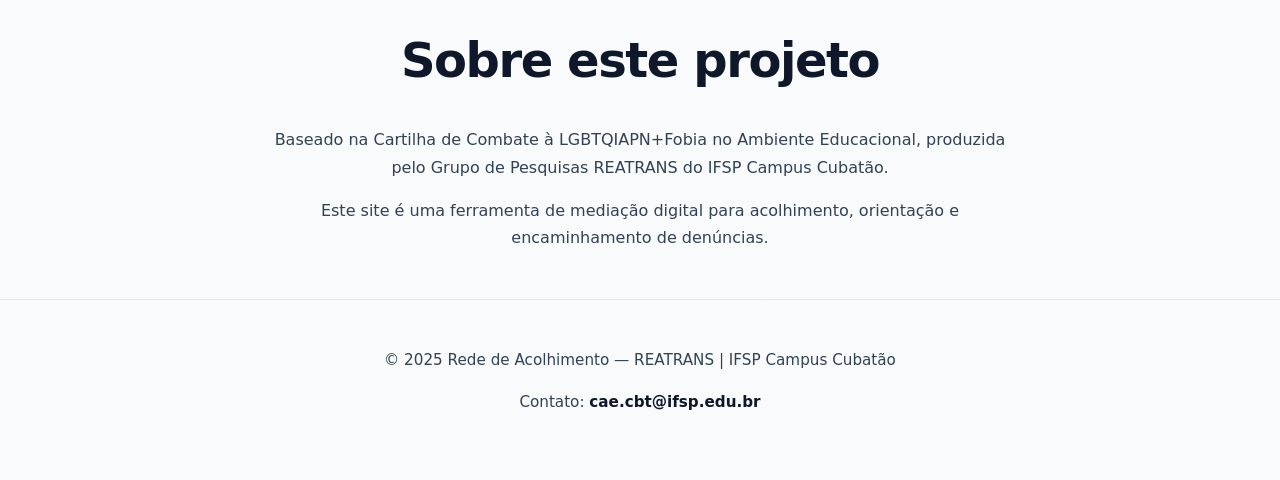
==== commit a5eba097: "Adiciona imagem faltante" ====
--- a/index.html
+++ b/index.html
@@ -15,7 +15,7 @@
     <header>
         <div class="logomarca">
             <a href="/" aria-label="Página inicial da Rede de Acolhimento">
-                <img src="logo.png" alt="Logotipo do Projeto Rede de Acolhimento" width="120" height="60">
+                <img src="imagens/logo.png" alt="Logotipo do Projeto Rede de Acolhimento" width="120" height="60">
                 <span class="nome-site">Rede de Acolhimento</span>
             </a>
         </div>
